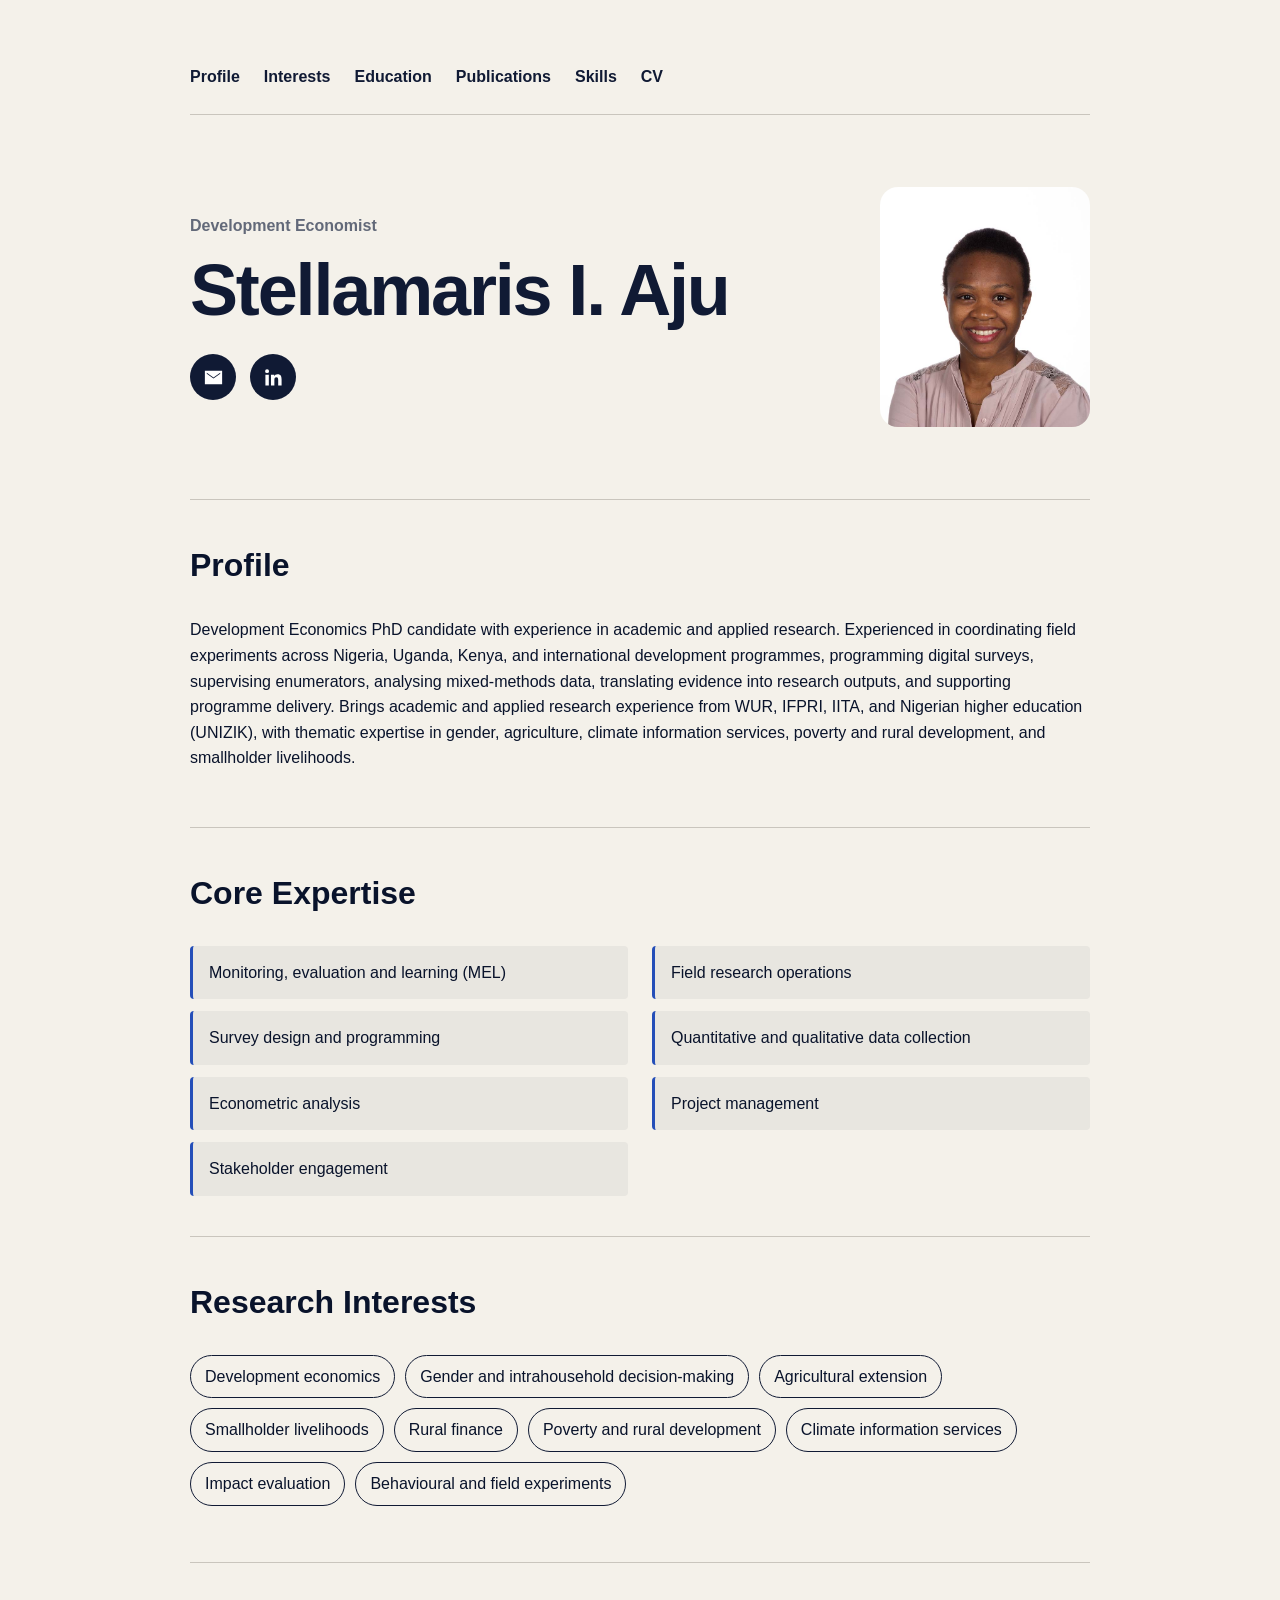
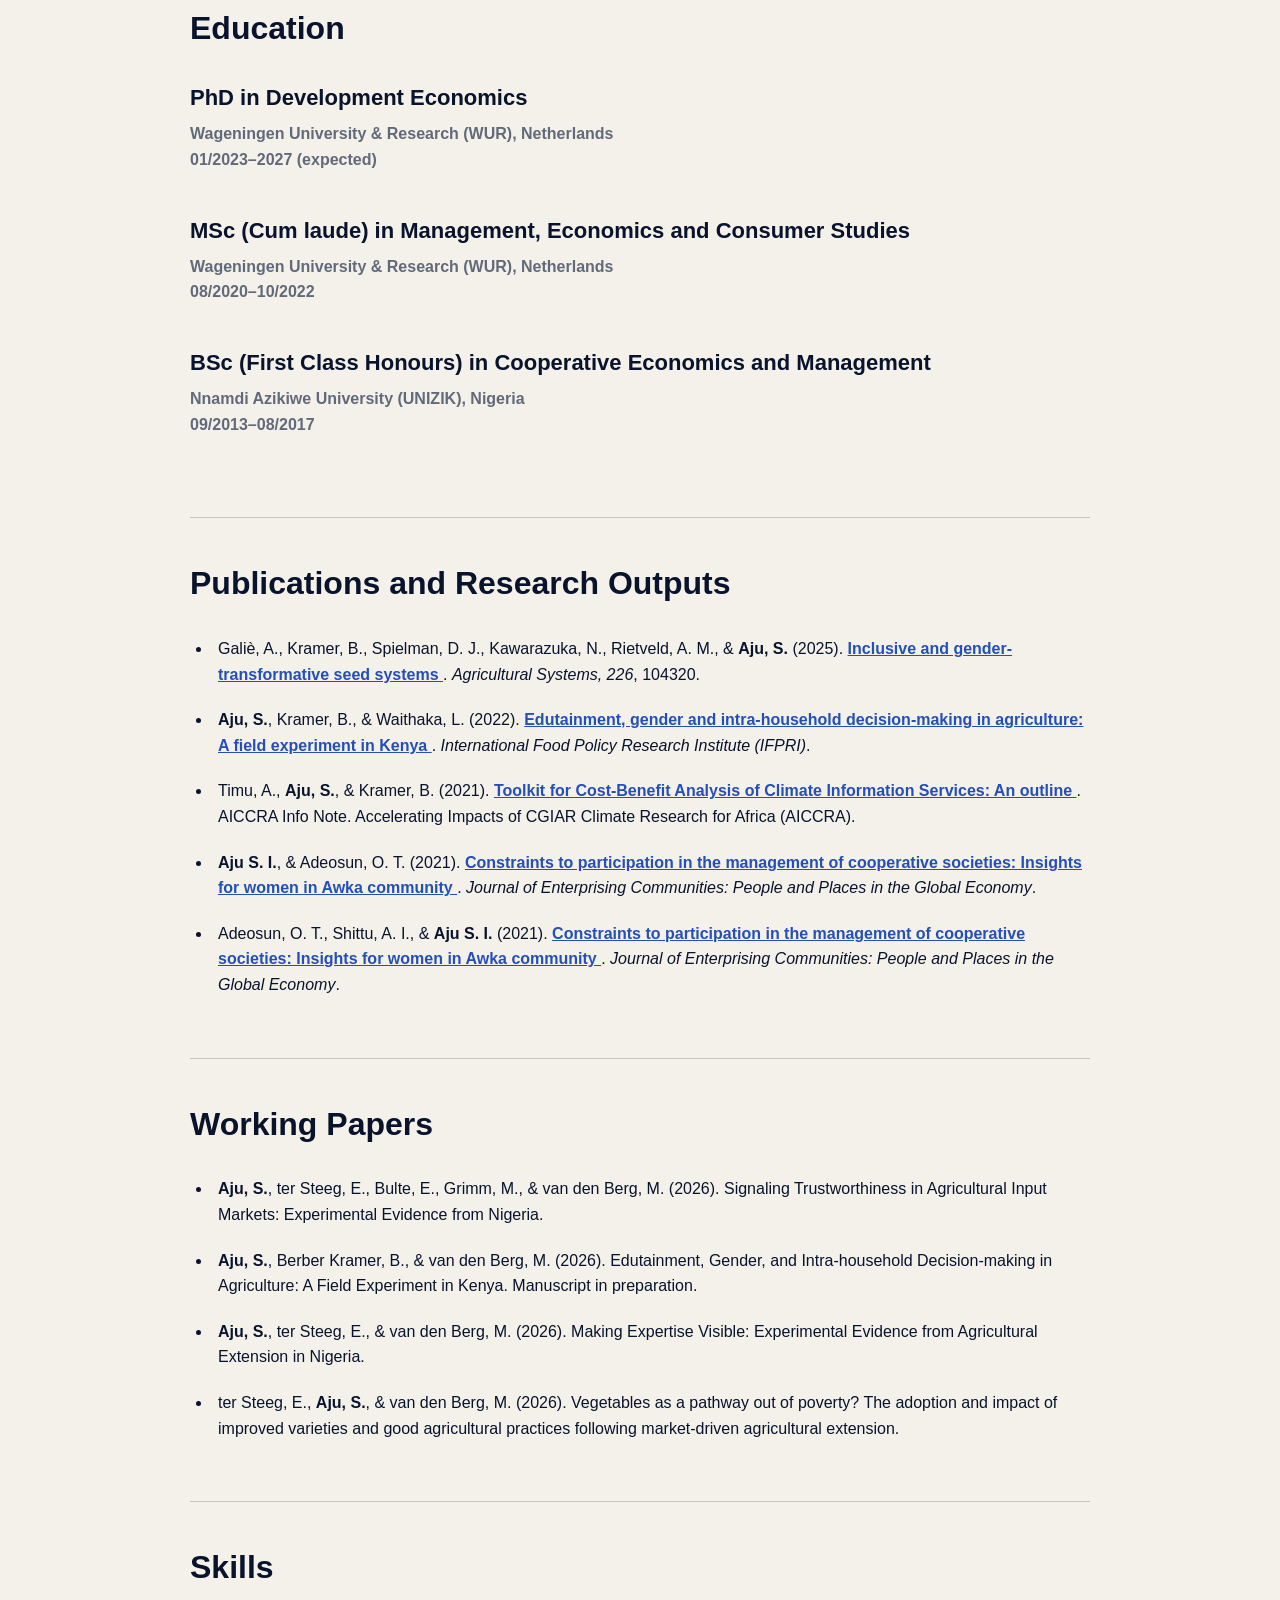
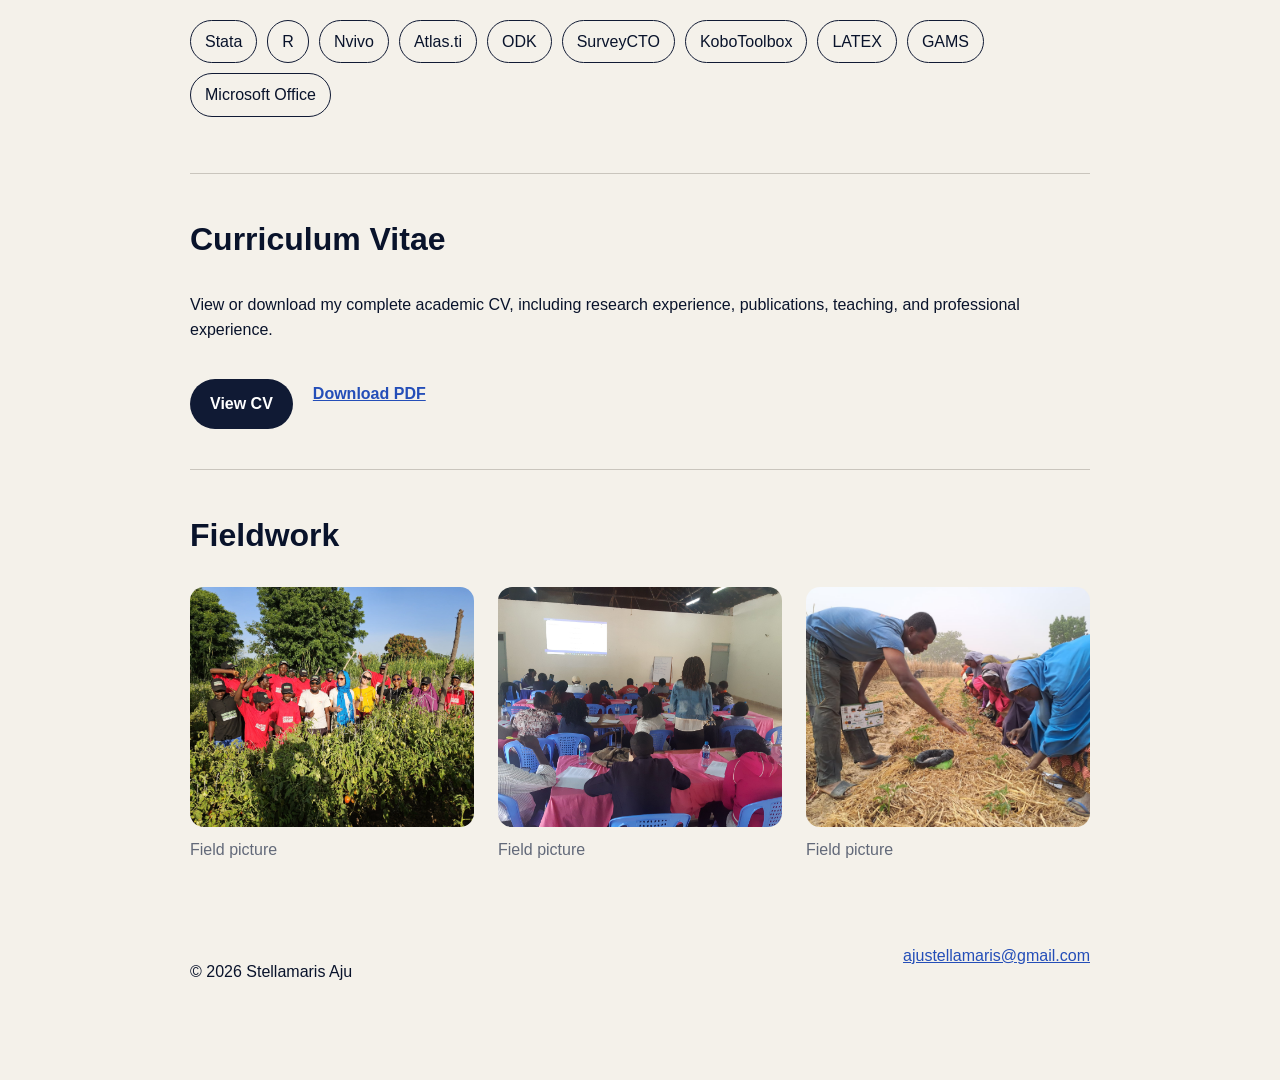
==== index.html @ 85b2236f "Add files via upload Personal website" ====
<!DOCTYPE html>
<html lang="en">
<head>
    <meta charset="UTF-8">
    <meta name="viewport" content="width=device-width, initial-scale=1.0">
    <title>Stellamaris I. Aju</title>
    <link rel="stylesheet" href="styles.css">
</head>
<body>
    <nav>
        <a href="#profile">Profile</a>
        <a href="#interests">Interests</a>
        <a href="#education">Education</a>
        <a href="#publications">Publications</a>
        <a href="#skills">Skills</a>
        <a href="#cv">CV</a>
    </nav>

<header>
  <div class="hero-copy">
    <p class="role">Development Economist</p>

    <h1>Stellamaris I. Aju</h1>

    <div class="hero-links">
      <!-- Email -->
      <a
        class="icon-link"
        href="mailto:ajustellamaris@gmail.com"
        aria-label="Email Stellamaris"
        title="Email me"
      >
        <svg viewBox="0 0 24 24" aria-hidden="true">
          <path
            d="M3 5h18v14H3V5zm9 8 7-5V7l-7 5-7-5v1l7 5z"
          />
        </svg>
      </a>

      <!-- LinkedIn -->
      <a
        class="icon-link"
        href="https://www.linkedin.com/in/ajustellamaris/"
        target="_blank"
        rel="noopener noreferrer"
        aria-label="Stellamaris on LinkedIn"
        title="LinkedIn"
      >
    <svg viewBox="0 0 24 24" aria-hidden="true">
    <path
        d="M20.447 20.452h-3.554v-5.569c0-1.328-.027-3.037-1.852-3.037
        -1.853 0-2.136 1.445-2.136 2.939v5.667H9.351V9h3.414v1.561h.046
        c.477-.9 1.637-1.85 3.37-1.85 3.601 0 4.267 2.37 4.267
        5.455v6.286zM5.337 7.433a2.062 2.062 0 1 1 0-4.123
        2.062 2.062 0 0 1 0 4.123zM7.119 20.452H3.555V9h3.564
        v11.452z"
    />
    </svg>
      </a>
    </div><!-- closes hero-links -->
  </div><!-- closes hero-copy -->

  <img
    class="profile-photo"
    src="assets/profile.jpg"
    alt="Portrait of Stellamaris I. Aju"
  >
</header>

  <main>
     <section id="profile">
  <h2>Profile</h2>

    <p>
        Development Economics PhD candidate with experience in academic
        and applied research. Experienced in coordinating field 
        experiments across Nigeria, Uganda, Kenya, and international development 
        programmes, programming digital surveys, supervising enumerators, analysing 
        mixed-methods data, translating evidence into research outputs, 
        and supporting programme delivery. Brings academic 
        and applied research experience from WUR, IFPRI, IITA, and Nigerian higher 
        education (UNIZIK), with thematic expertise in gender, agriculture, 
        climate information services, poverty and rural development, and 
        smallholder livelihoods.
    </p>
    </section>

    <section id="expertise">
  <h2>Core Expertise</h2>

  <ul class="expertise-list">
    <li>Monitoring, evaluation and learning (MEL)</li>
    <li>Field research operations</li>
    <li>Survey design and programming</li>
    <li>Quantitative and qualitative data collection</li>
    <li>Econometric analysis</li>
    <li>Project management</li>
    <li>Stakeholder engagement</li>
  </ul>
</section>

    <section id="interests">
    <h2>Research Interests</h2>

    <ul class="skills">
        <li>Development economics</li>
        <li>Gender and intrahousehold decision-making</li>
        <li>Agricultural extension</li>
        <li>Smallholder livelihoods</li>
        <li>Rural finance</li>
        <li>Poverty and rural development</li>
        <li>Climate information services</li>
        <li>Impact evaluation</li>
        <li>Behavioural and field experiments</li>
    </ul>
    </section>

    <section id="education">
    <h2>Education</h2>

    <article class="entry">
        <h3>PhD in Development Economics</h3>

        <p class="entry-meta">
        Wageningen University & Research (WUR), Netherlands<br>
        01/2023–2027 (expected)
        </p>
    </article>
    <article class="entry">
        <h3>MSc (Cum laude) in Management, Economics and Consumer Studies</h3>

        <p class="entry-meta">
        Wageningen University & Research (WUR), Netherlands<br>
        08/2020–10/2022
        </p>
    </article>
    <article class="entry">
        <h3>BSc (First Class Honours) in Cooperative Economics and Management</h3>

        <p class="entry-meta">
        Nnamdi Azikiwe University (UNIZIK), Nigeria<br>
        09/2013–08/2017
        </p>
    </article>
    </section>

    <section id="publications">
  <h2>Publications and Research Outputs</h2>

  <ul class="cv-bullets publications">
    <li>
      Galiè, A., Kramer, B., Spielman, D. J., Kawarazuka, N.,
      Rietveld, A. M., &amp; <strong>Aju, S.</strong> (2025).
      <a href="https://doi.org/10.1016/j.agsy.2025.104320">
        Inclusive and gender-transformative seed systems
      </a>.
      <em>Agricultural Systems, 226</em>, 104320.
    </li>
    <li>
    <strong>Aju, S.</strong>, Kramer, B., &amp; Waithaka, L. (2022).
      <a href="https://doi.org/10.2499/p15738coll2.136486">
       Edutainment, gender and intra-household decision-making in agriculture: A field experiment in Kenya
      </a>.
      <em>International Food Policy Research Institute (IFPRI)</em>.
    </li>
    <li>
      Timu, A., <strong>Aju, S.</strong>, &amp; Kramer, B. (2021).
      <a href="https://hdl.handle.net/10568/117684">
        Toolkit for Cost-Benefit Analysis of Climate Information Services: An outline
      </a>.
      AICCRA Info Note. Accelerating Impacts of CGIAR Climate Research for Africa (AICCRA).
    </li>
    <li>
      <strong>Aju S. I.</strong>, &amp; Adeosun, O. T. (2021).
      <a href="https://doi.org/10.1108/JEC-08-2020-0146">
        Constraints to participation in the management of cooperative societies: 
        Insights for women in Awka community
      </a>.
      <em>Journal of Enterprising Communities: People and Places in the Global Economy</em>.
    </li>
    <li>
      Adeosun, O. T., Shittu, A. I., &amp; <strong>Aju S. I.</strong> (2021).
      <a href="https://doi.org/10.1108/JEC-04-2020-0063">
        Constraints to participation in the management of cooperative societies: 
        Insights for women in Awka community
      </a>.
      <em>Journal of Enterprising Communities: People and Places in the Global Economy</em>.
    </li>
  </ul>
</section>

    <section id="publications">
  <h2>Working Papers</h2>

<ul class="cv-bullets publications">
    <li>
      <strong>Aju, S.</strong>, ter Steeg, E., Bulte, E., Grimm, M., &amp; van den Berg, M. (2026). 
      Signaling Trustworthiness in Agricultural Input Markets: Experimental Evidence from Nigeria.
    </li>
     <li>
      <strong>Aju, S.</strong>, Berber Kramer, B., &amp; van den Berg, M. (2026). Edutainment, Gender, 
      and Intra-household Decision-making in Agriculture: A Field Experiment in Kenya. Manuscript in 
      preparation.
    </li>
    <li>
      <strong>Aju, S.</strong>, ter Steeg, E., &amp; van den Berg, M. (2026). 
      Making Expertise Visible: Experimental Evidence from Agricultural Extension in Nigeria.
    </li>
    <li>
      ter Steeg, E., <strong>Aju, S.</strong>, &amp; van den Berg, M. (2026). Vegetables as a pathway out
       of poverty? The adoption and impact of improved varieties and good agricultural 
       practices following market-driven agricultural extension.
    </li>
  </ul>
</section>

    <section id="skills">
      <h2>Skills</h2>
      <ul class="skills">
        <li>Stata</li>
        <li>R</li>
        <li>Nvivo</li>
        <li>Atlas.ti</li>
        <li>ODK</li>
        <li>SurveyCTO</li>
        <li>KoboToolbox</li>
        <li>LATEX</li>
        <li>GAMS</li>
        <li>Microsoft Office</li>
      </ul>
    </section>

    <section id="cv">
  <h2>Curriculum Vitae</h2>

  <p>
    View or download my complete academic CV, including research
    experience, publications, teaching, and professional experience.
  </p>

  <div class="cv-actions">
    <a
      class="button"
      href="assets/cv.pdf"
      target="_blank"
      rel="noopener"
    >
      View CV
    </a>

    <a class="text-link" href="assets/cv.pdf" download>
      Download PDF
    </a>
  </div>
</section>

<section id="fieldwork">
  <h2>Fieldwork</h2>

  <div class="gallery">
    <figure>
      <img
        src="assets/fieldwork-nigeria.jpg"
        alt="Agricultural fieldwork"
      >
      <figcaption>
        Field picture
      </figcaption>
    </figure>

    <figure>
      <img
        src="assets/fieldwork-kenya.jpg"
        alt="Research fieldwork"
      >
      <figcaption>
        Field picture
      </figcaption>
    </figure>

    <figure>
      <img
        src="assets/fieldwork-nigeria2.jpg"
        alt="Research fieldwork"
      >
      <figcaption>
        Field picture
      </figcaption>
    </figure>
  </div>
</section>

  </main>

<footer>
  <p>© 2026 Stellamaris Aju</p>
  <a href="mailto:ajustellamaris@gmail.com">ajustellamaris@gmail.com</a>
</footer>

</body>
</html>
---- styles.css ----
* {
  box-sizing: border-box;
}

body {
  margin: 0;
  padding: 40px;
  background-color: #f4f1ea;
  color: #09132b;
  font-family: Arial, sans-serif;
  line-height: 1.6;
}

h1 {
  color: #101a34;
  font-size: 64px;
}

header,
main {
  max-width: 900px;
  margin-left: auto;
  margin-right: auto;
}

header {
  padding: 72px 0;
  display: flex;
  align-items: center;
  justify-content: space-between;
  gap: 64px;
}

.hero-copy {
  flex: 1;
}

.role {
  margin: 0 0 16px;
  color: #626979;
  font-weight: bold;
}

header h1 {
  margin: 0;
  font-size: clamp(44px, 6vw, 72px);
  line-height: 1;
  letter-spacing: -0.03em;
}

.intro {
  max-width: 580px;
  margin-top: 24px;
  font-size: 18px;
}

.profile-photo {
  width: 210px;
  height: 240px;
  flex-shrink: 0;
  object-fit: cover;
  object-position: center top;
  border-radius: 18px;
}

section {
  padding-top: 40px;
  padding-bottom: 40px;
  border-top: 1px solid #c9c5bd;
}

h2 {
  margin-top: 0;
  font-size: 32px;
}

article h3 {
  margin-bottom: 4px;
}

.button {
  display: inline-block;
  margin-top: 20px;
  padding: 12px 20px;
  background-color: #101a34;
  color: white;
  font-weight: bold;
  text-decoration: none;
  border-radius: 999px;
}

.button:hover {
  background-color: #244eb8;
}

.skills {
  display: flex;
  flex-wrap: wrap;
  gap: 10px;
  padding: 0;
  list-style: none;
}

.skills li {
  padding: 8px 14px;
  border: 1px solid #101a34;
  border-radius: 999px;
}

@media (max-width: 600px) {
  body {
    padding: 20px;
  }

  footer {
    flex-direction: column;
  }

  header {
    grid-template-columns: 1fr;
    gap: 36px;
  }

  .profile-photo {
    width: 170px;
    height: 195px;
    justify-self: start;
    grid-row: 1;
  }

  section {
    padding-top: 32px;
    padding-bottom: 32px;
  }

  .expertise-list {
  grid-template-columns: 1fr;
}
}

nav {
  max-width: 900px;
  margin: 0 auto;
  padding: 24px 0;
  display: flex;
  gap: 24px;
  border-bottom: 1px solid #c9c5bd;
}

nav a {
  color: #101a34;
  font-weight: bold;
  text-decoration: none;
}

nav a:hover {
  color: #244eb8;
}

article + article {
  margin-top: 32px;
}

html {
  scroll-behavior: smooth;
}

footer {
  max-width: 900px;
  margin: 0 auto;
  padding: 40px 0;
  display: flex;
  justify-content: space-between;
  gap: 20px;
}

footer a {
  color: #244eb8;
}

.entry {
  margin-bottom: 40px;
}

.entry h3 {
  margin-bottom: 6px;
  font-size: 22px;
}

.entry-meta {
  margin-top: 0;
  color: #626979;
  font-weight: bold;
}

.cv-bullets {
  padding-left: 22px;
}

.cv-bullets li {
  margin-bottom: 12px;
  padding-left: 6px;
}

.publications li {
  margin-bottom: 20px;
}

.publications a {
  color: #244eb8;
  font-weight: bold;
}

.cv-actions {
  display: flex;
  align-items: center;
  flex-wrap: wrap;
  gap: 20px;
}

.text-link {
  color: #244eb8;
  font-weight: bold;
}

.gallery {
  display: grid;
  grid-template-columns: repeat(auto-fit, minmax(220px, 1fr));
  gap: 24px;
}

.gallery figure {
  margin: 0;
}

.gallery img {
  width: 100%;
  height: 240px;
  display: block;
  object-fit: cover;
  border-radius: 14px;
}

.gallery figcaption {
  margin-top: 10px;
  color: #626979;
}

.hero-links {
  margin-top: 28px;
  display: flex;
  align-items: center;
  gap: 14px;
}

.hero-links .button {
  margin-top: 0;
}

.social-link {
  color: #101a34;
  font-weight: bold;
  text-decoration: none;
  border-bottom: 2px solid #244eb8;
}

.social-link:hover {
  color: #244eb8;
}

.icon-link {
  width: 46px;
  height: 46px;
  display: inline-flex;
  align-items: center;
  justify-content: center;
  background-color: #101a34;
  color: white;
  border-radius: 50%;
  transition: transform 0.2s, background-color 0.2s;
}

.icon-link svg {
  width: 23px;
  height: 23px;
  fill: currentColor;
}

.icon-link:hover {
  background-color: #244eb8;
  transform: translateY(-2px);
}

.expertise-list {
  margin: 0;
  padding: 0;
  display: grid;
  grid-template-columns: repeat(2, 1fr);
  gap: 12px 24px;
  list-style: none;
}

.expertise-list li {
  padding: 14px 16px;
  background-color: rgba(16, 26, 52, 0.05);
  border-left: 3px solid #244eb8;
  border-radius: 4px;
}
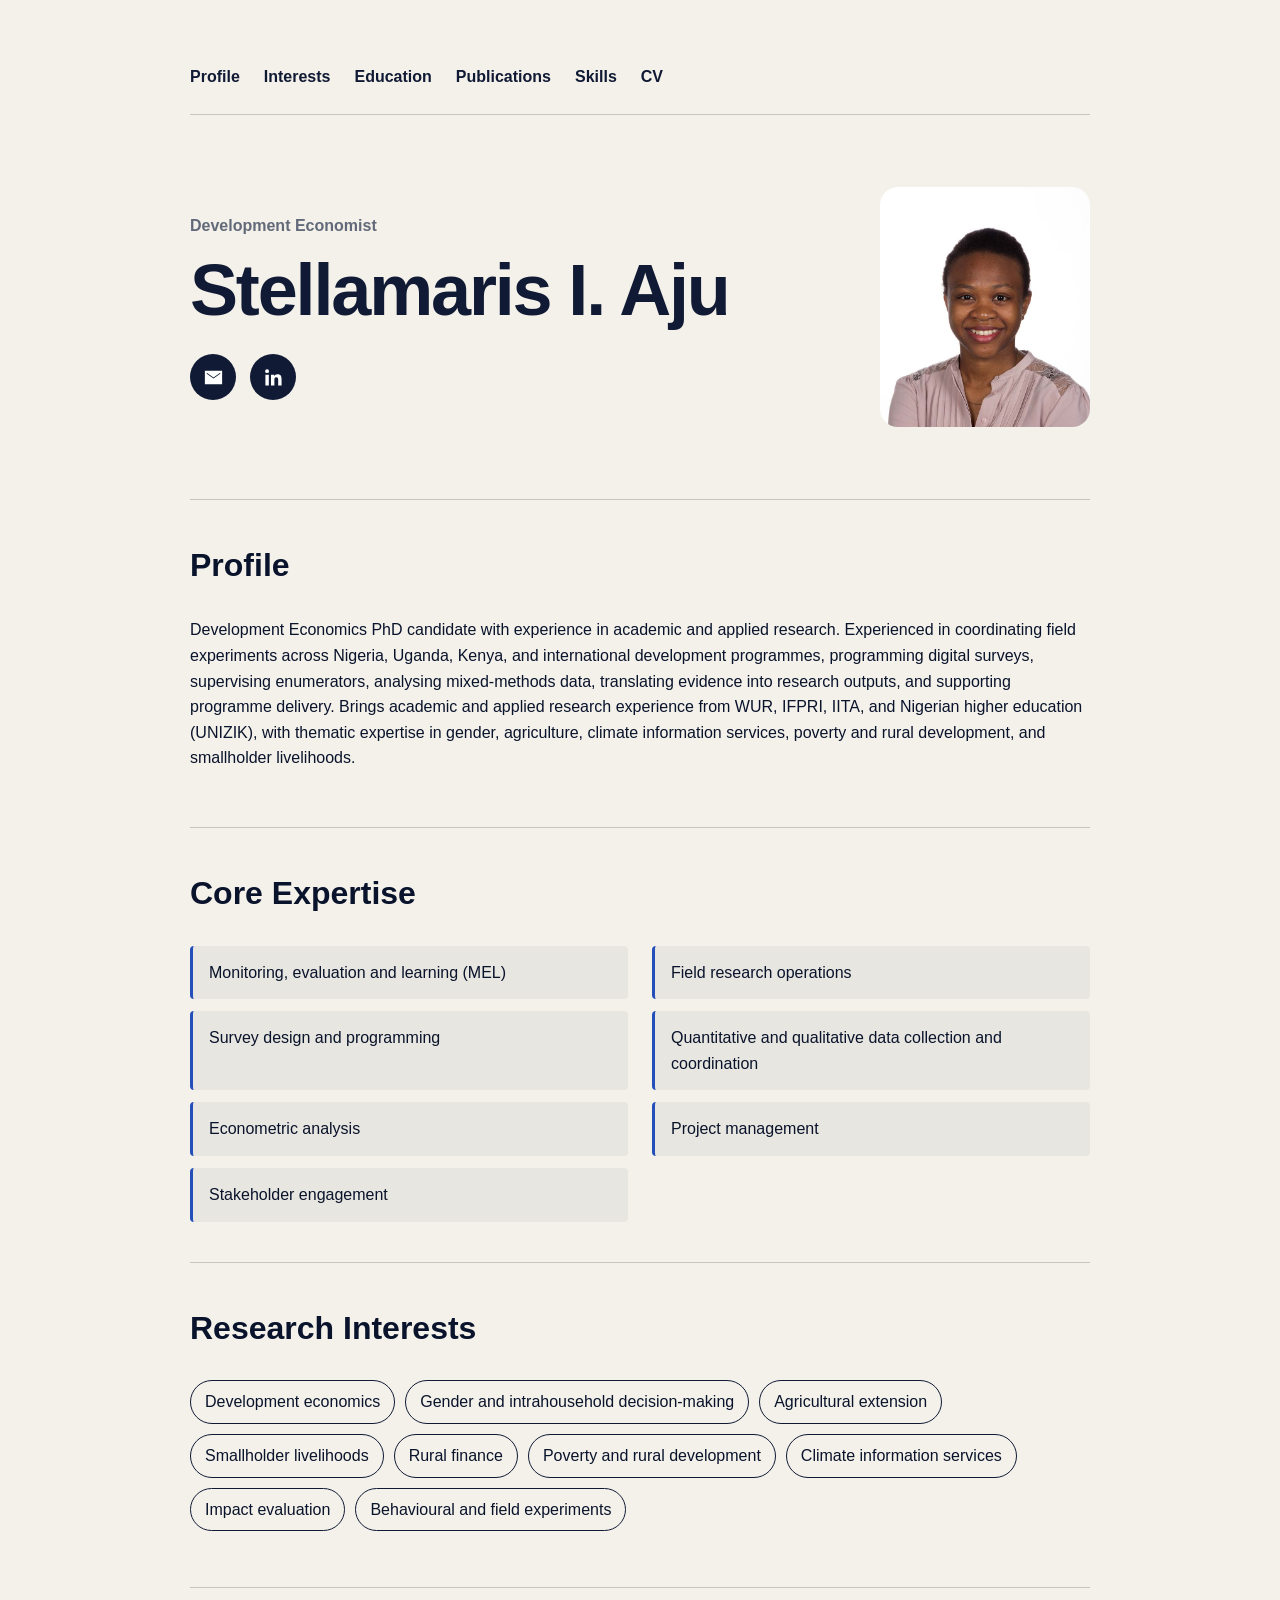
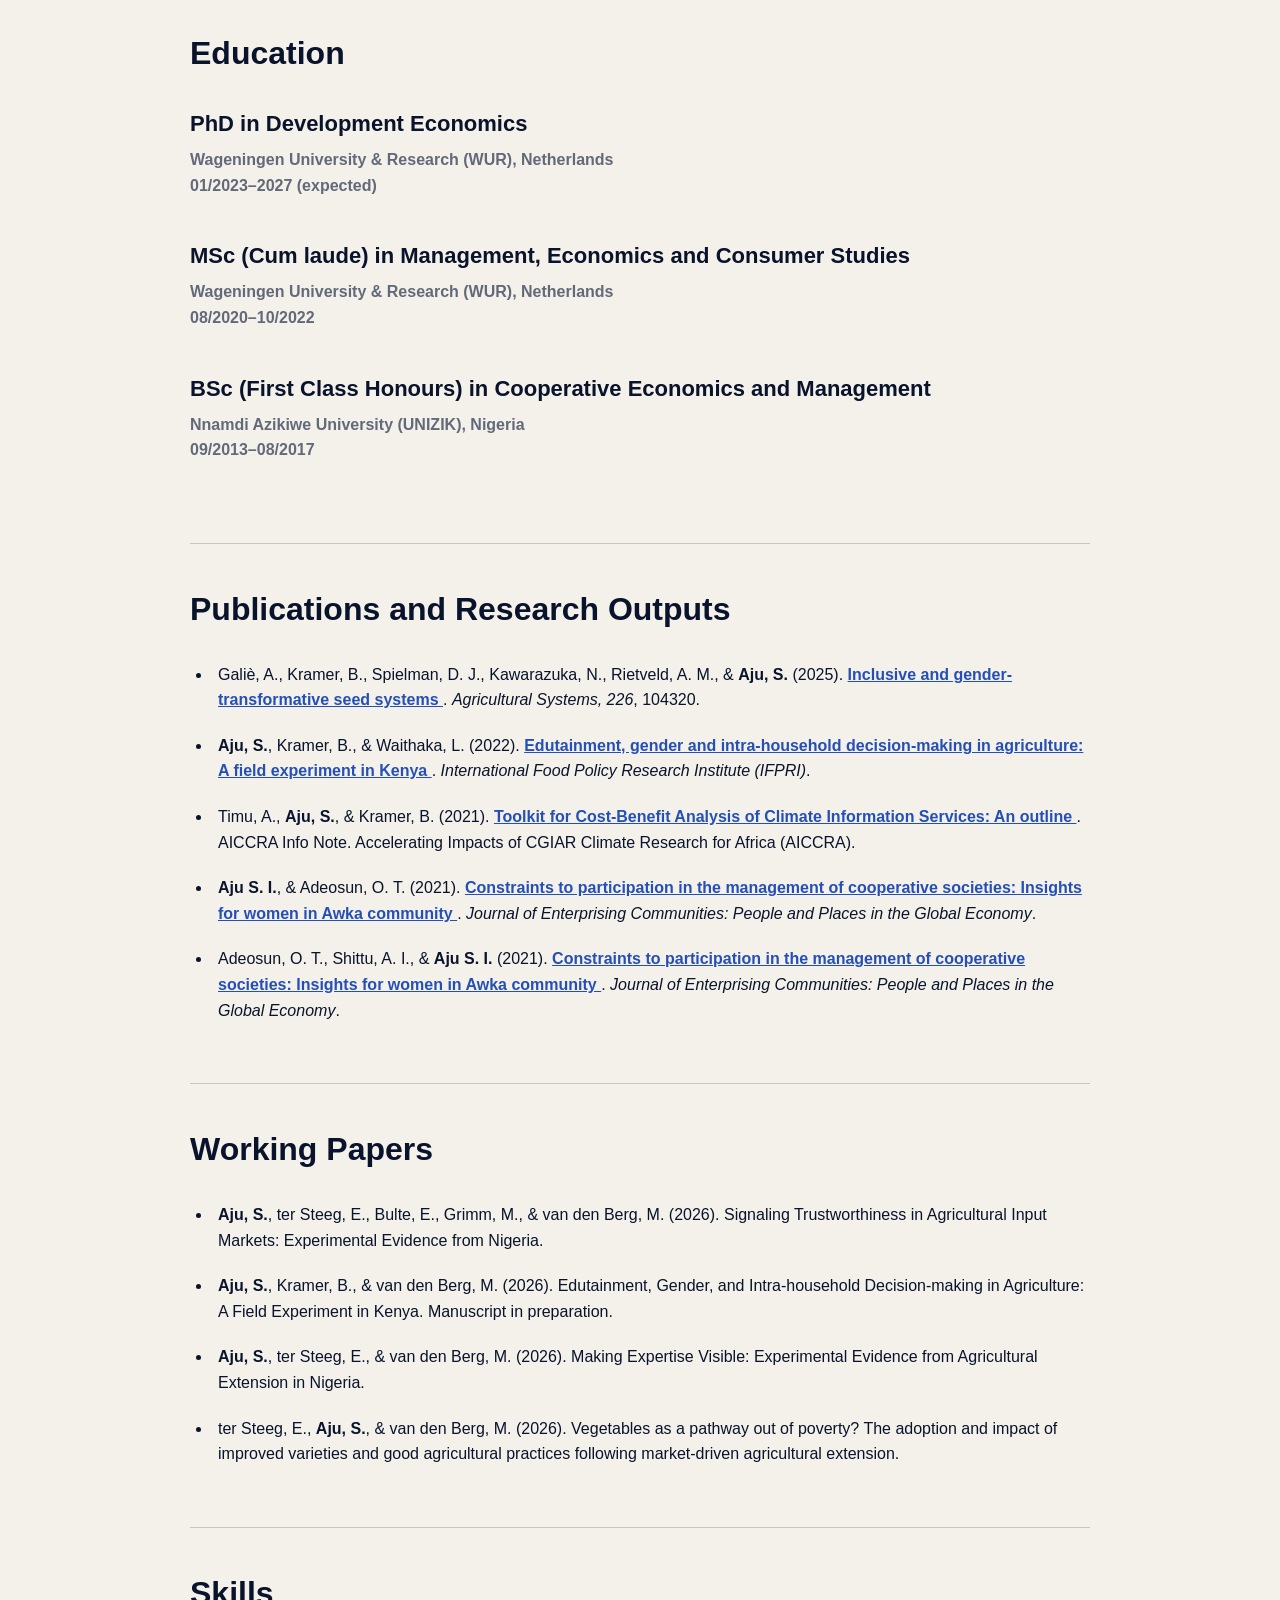
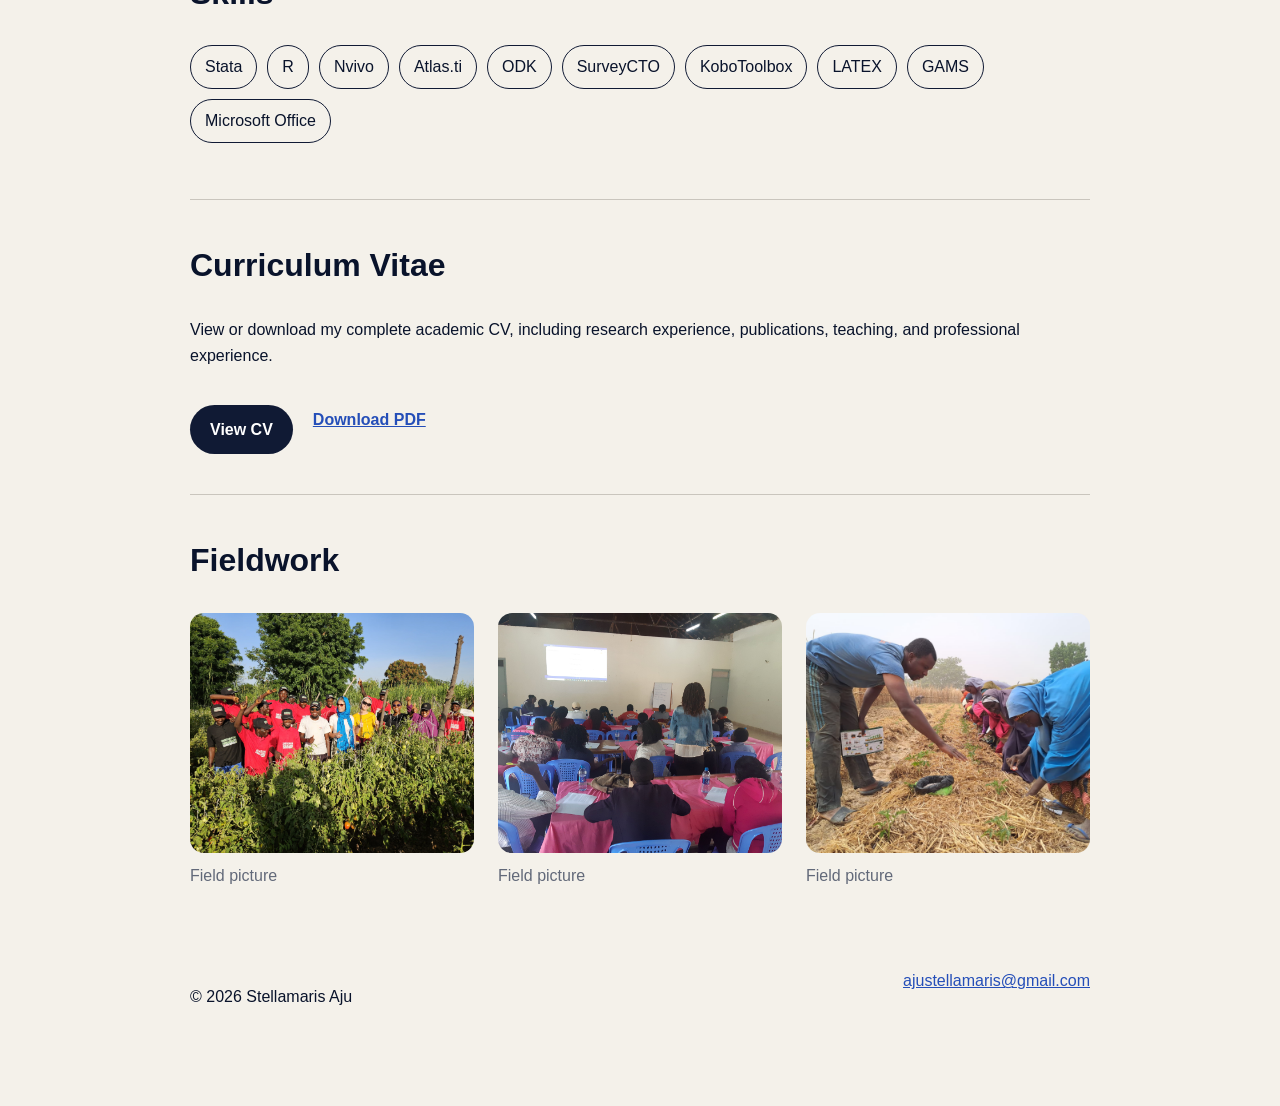
==== commit cd6fe63e: "Add files via upload Update html" ====
--- a/index.html
+++ b/index.html
@@ -92,7 +92,7 @@
     <li>Monitoring, evaluation and learning (MEL)</li>
     <li>Field research operations</li>
     <li>Survey design and programming</li>
-    <li>Quantitative and qualitative data collection</li>
+    <li>Quantitative and qualitative data collection and coordination</li>
     <li>Econometric analysis</li>
     <li>Project management</li>
     <li>Stakeholder engagement</li>
@@ -198,7 +198,7 @@
       Signaling Trustworthiness in Agricultural Input Markets: Experimental Evidence from Nigeria.
     </li>
      <li>
-      <strong>Aju, S.</strong>, Berber Kramer, B., &amp; van den Berg, M. (2026). Edutainment, Gender, 
+      <strong>Aju, S.</strong>, Kramer, B., &amp; van den Berg, M. (2026). Edutainment, Gender, 
       and Intra-household Decision-making in Agriculture: A Field Experiment in Kenya. Manuscript in 
       preparation.
     </li>
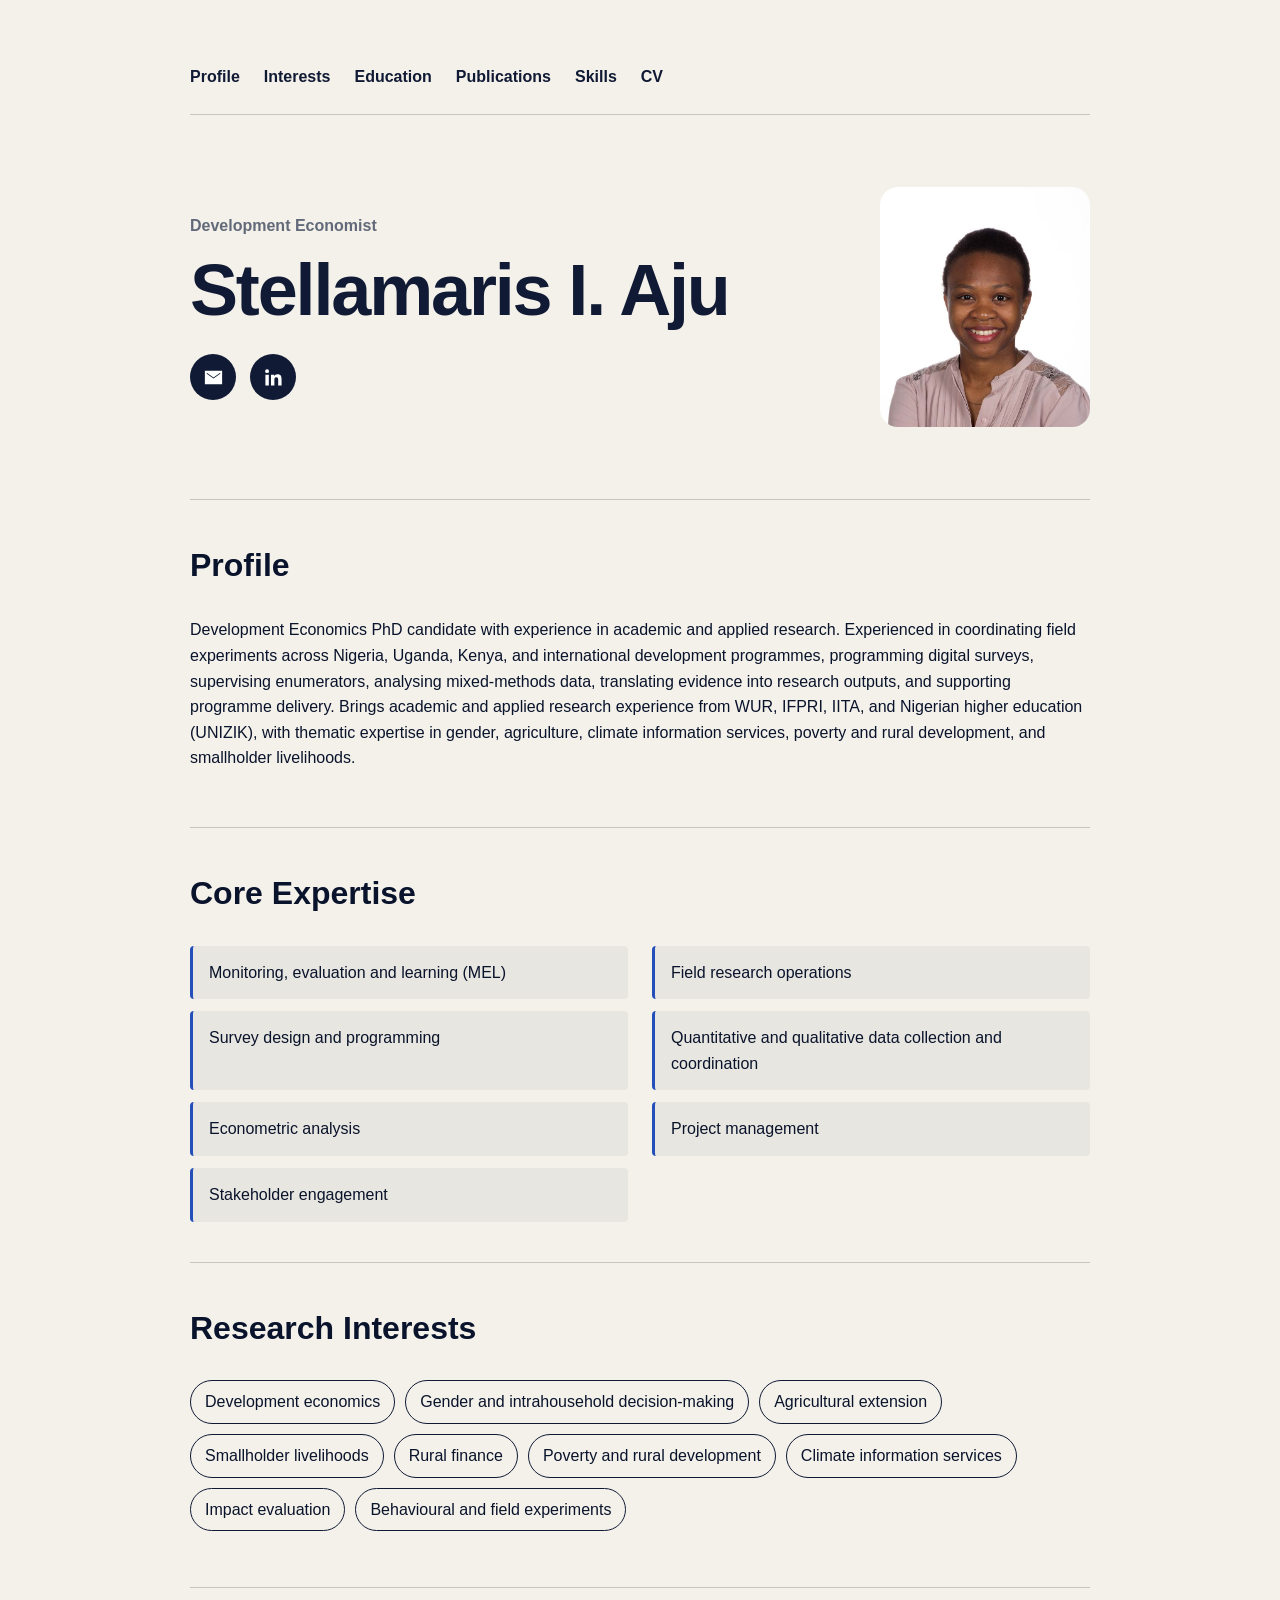
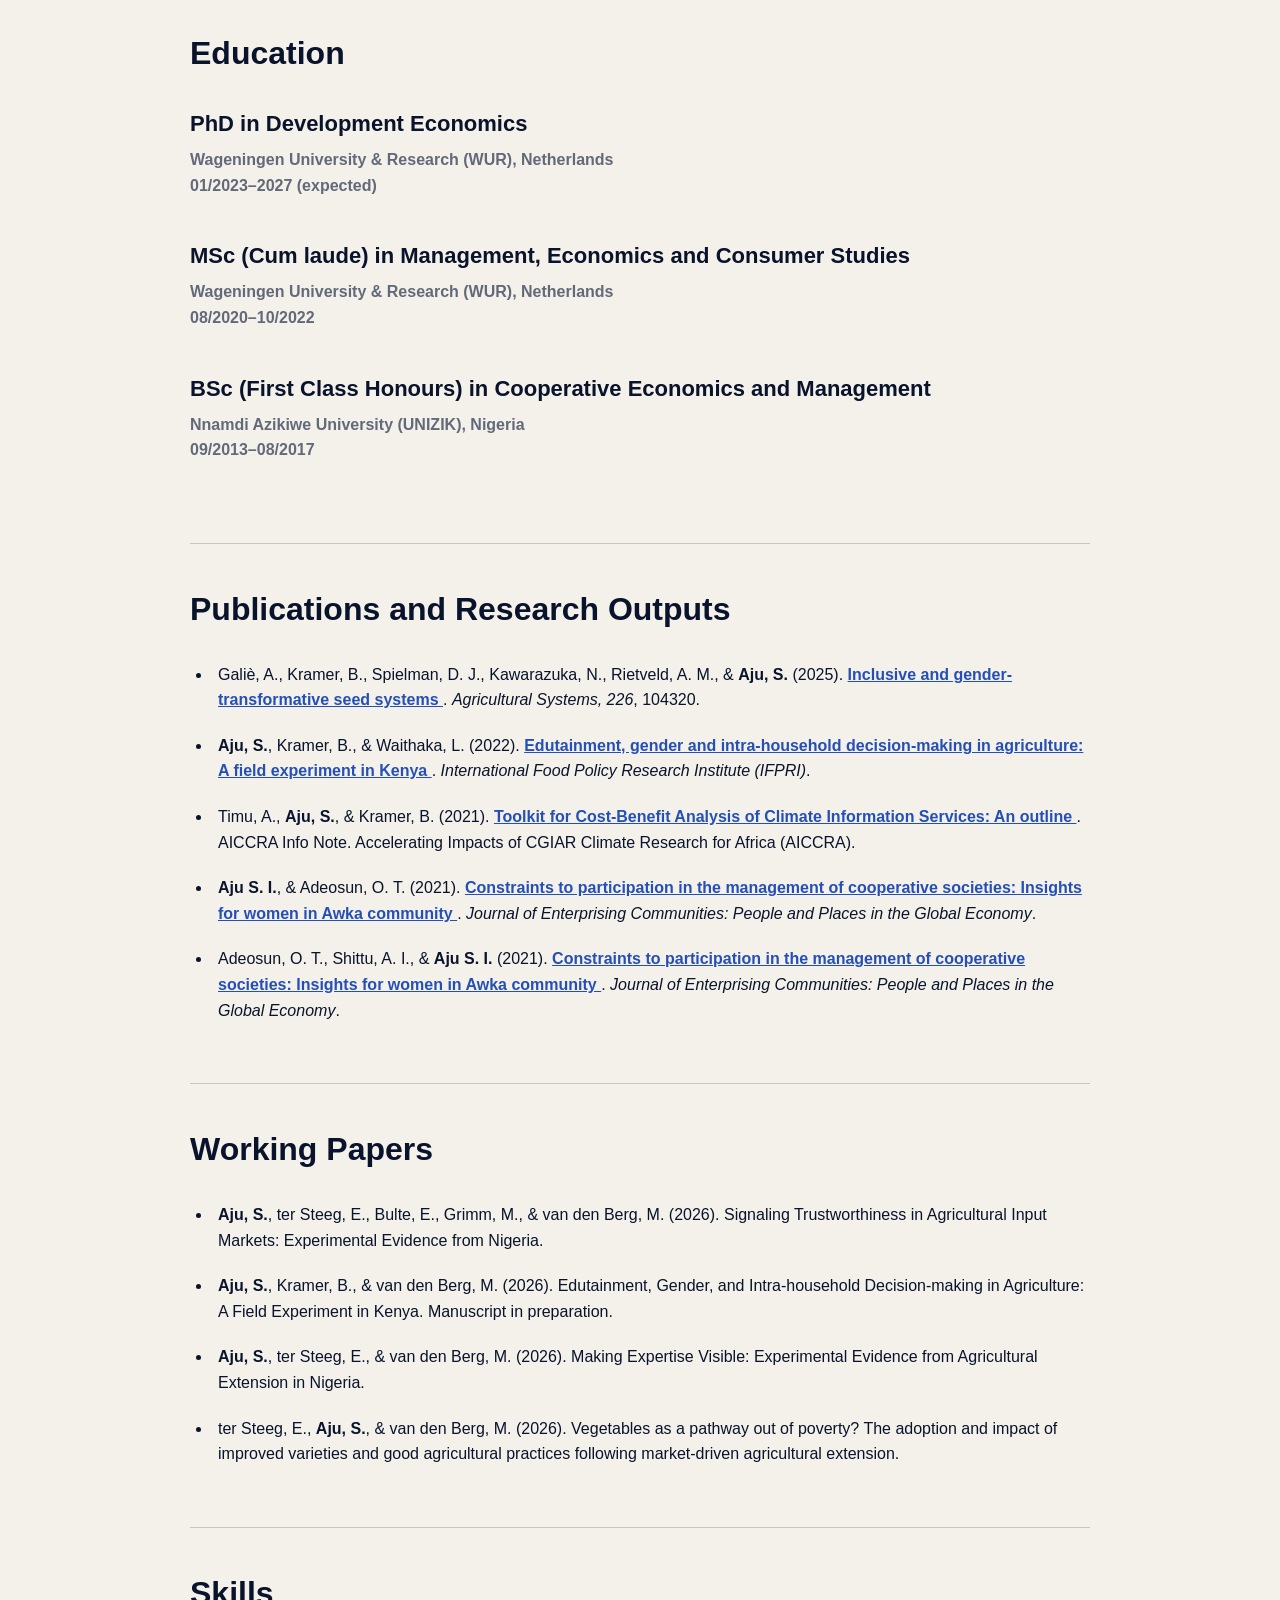
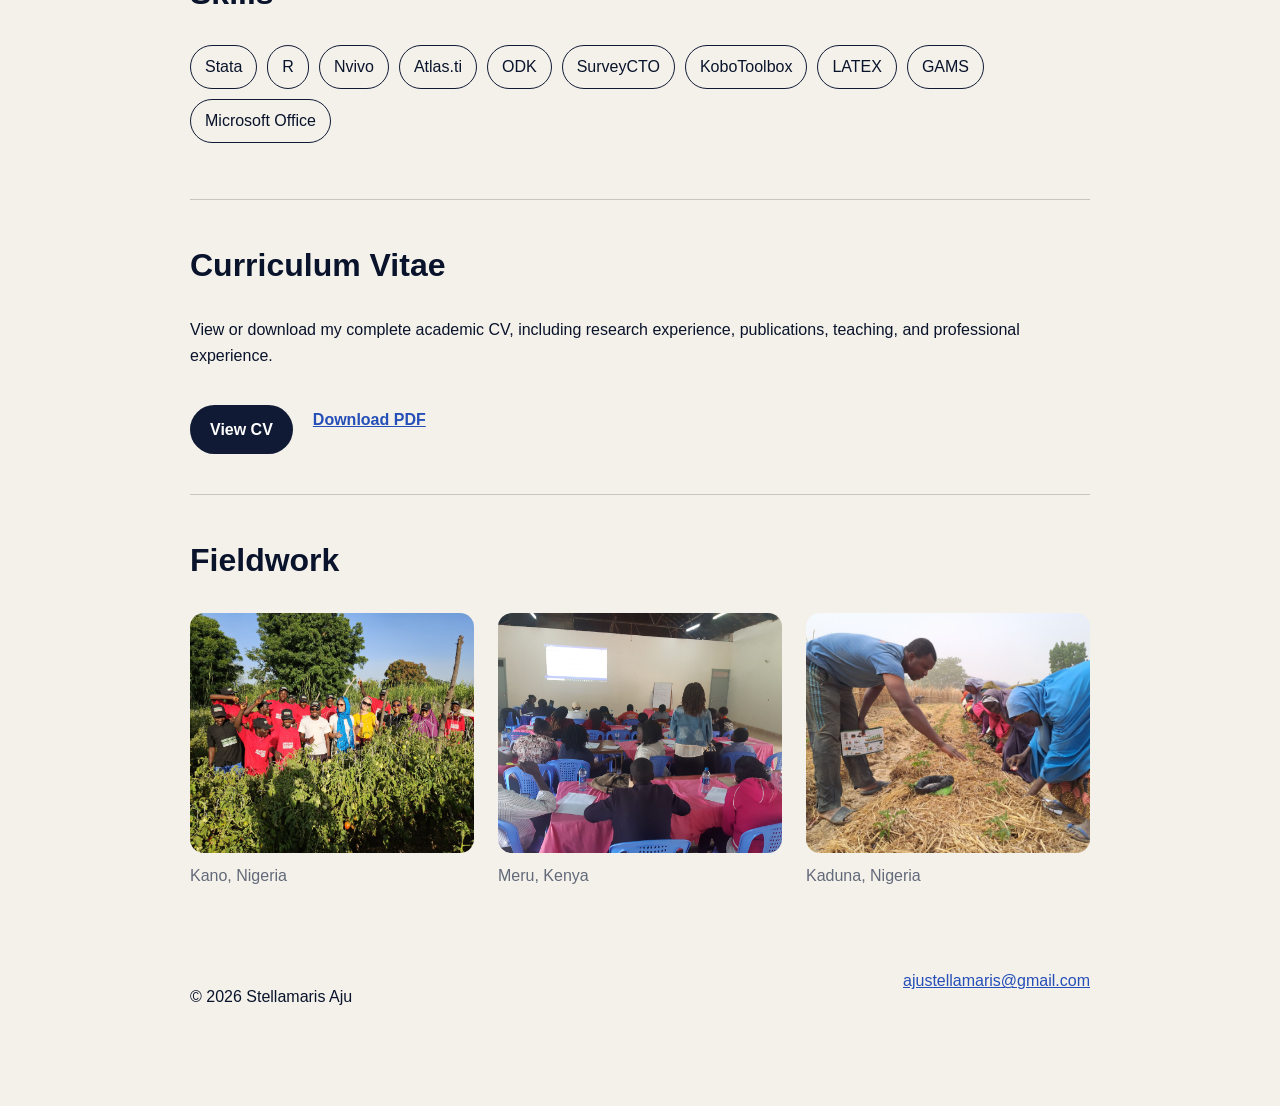
==== commit 3199ec35: "Add files via upload Update html" ====
--- a/index.html
+++ b/index.html
@@ -264,7 +264,7 @@
         alt="Agricultural fieldwork"
       >
       <figcaption>
-        Field picture
+        Kano, Nigeria
       </figcaption>
     </figure>
 
@@ -274,7 +274,7 @@
         alt="Research fieldwork"
       >
       <figcaption>
-        Field picture
+        Meru, Kenya
       </figcaption>
     </figure>
 
@@ -284,7 +284,7 @@
         alt="Research fieldwork"
       >
       <figcaption>
-        Field picture
+        Kaduna, Nigeria
       </figcaption>
     </figure>
   </div>
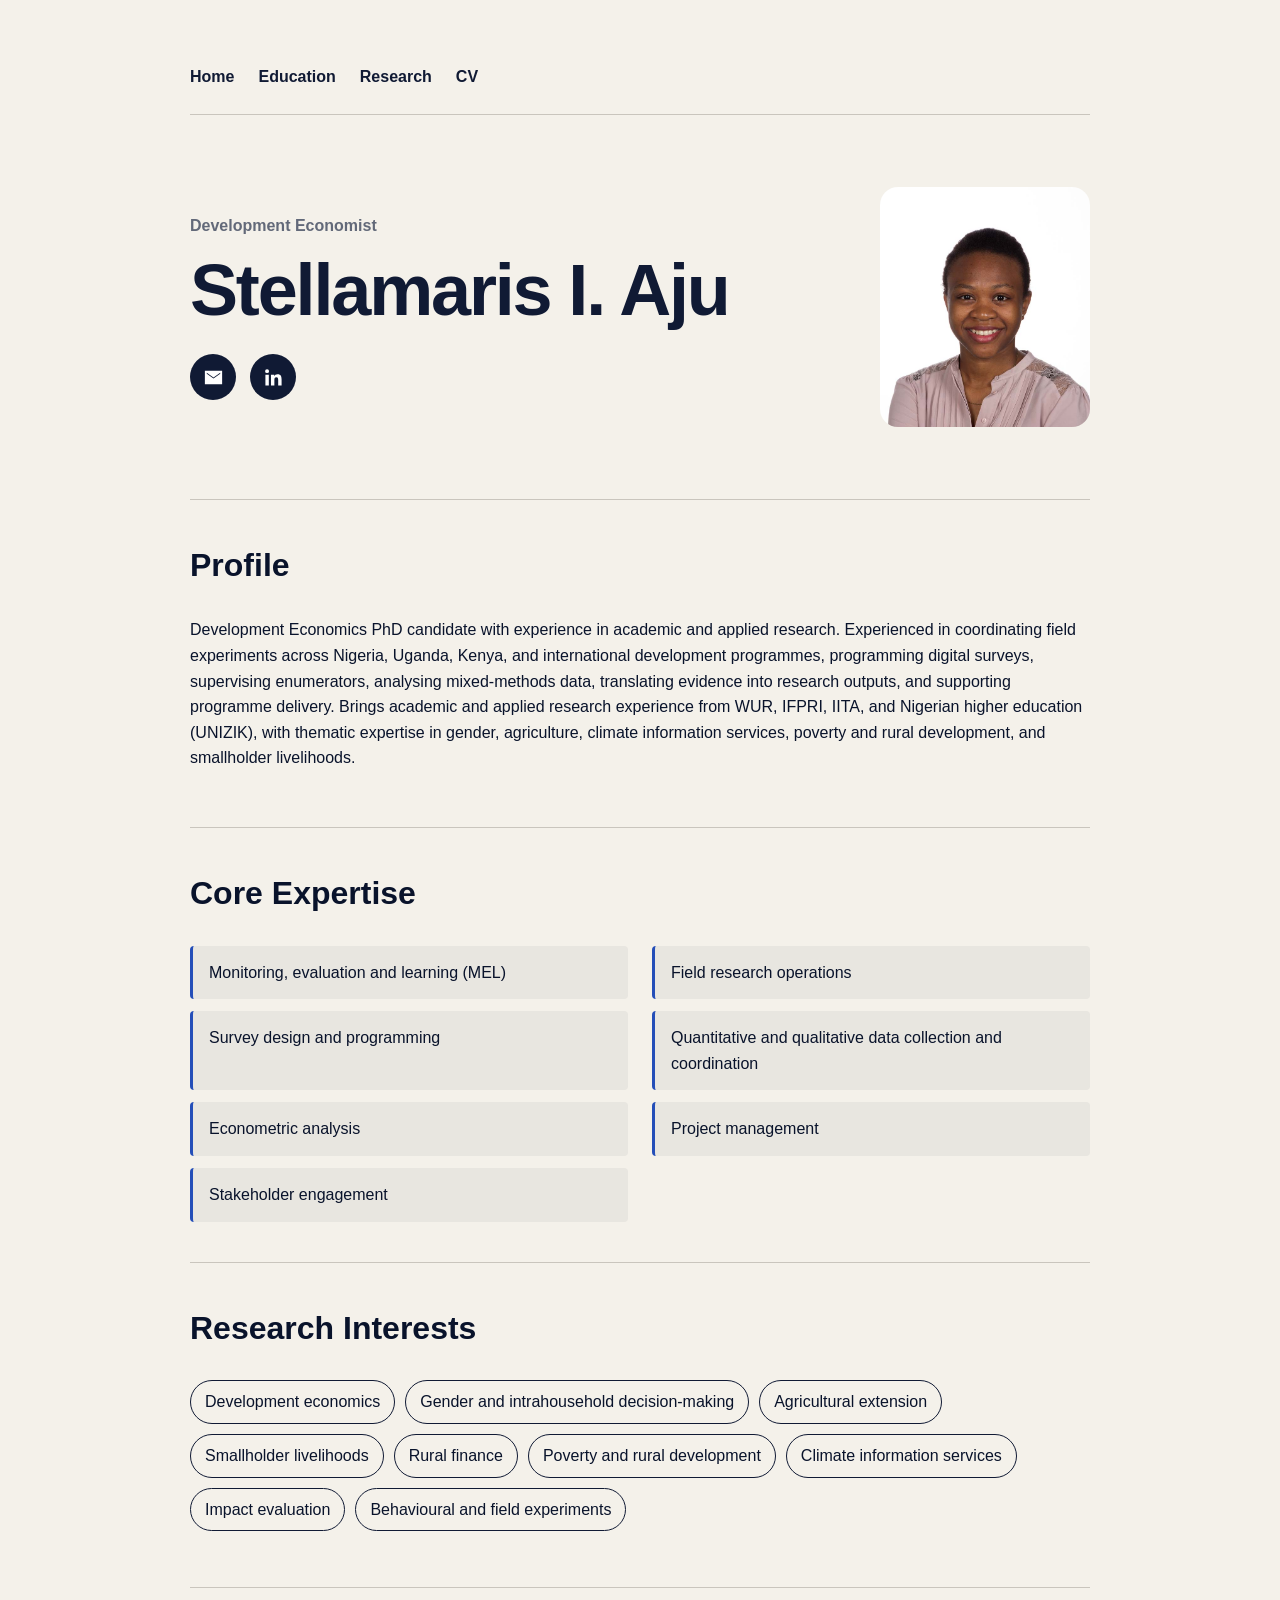
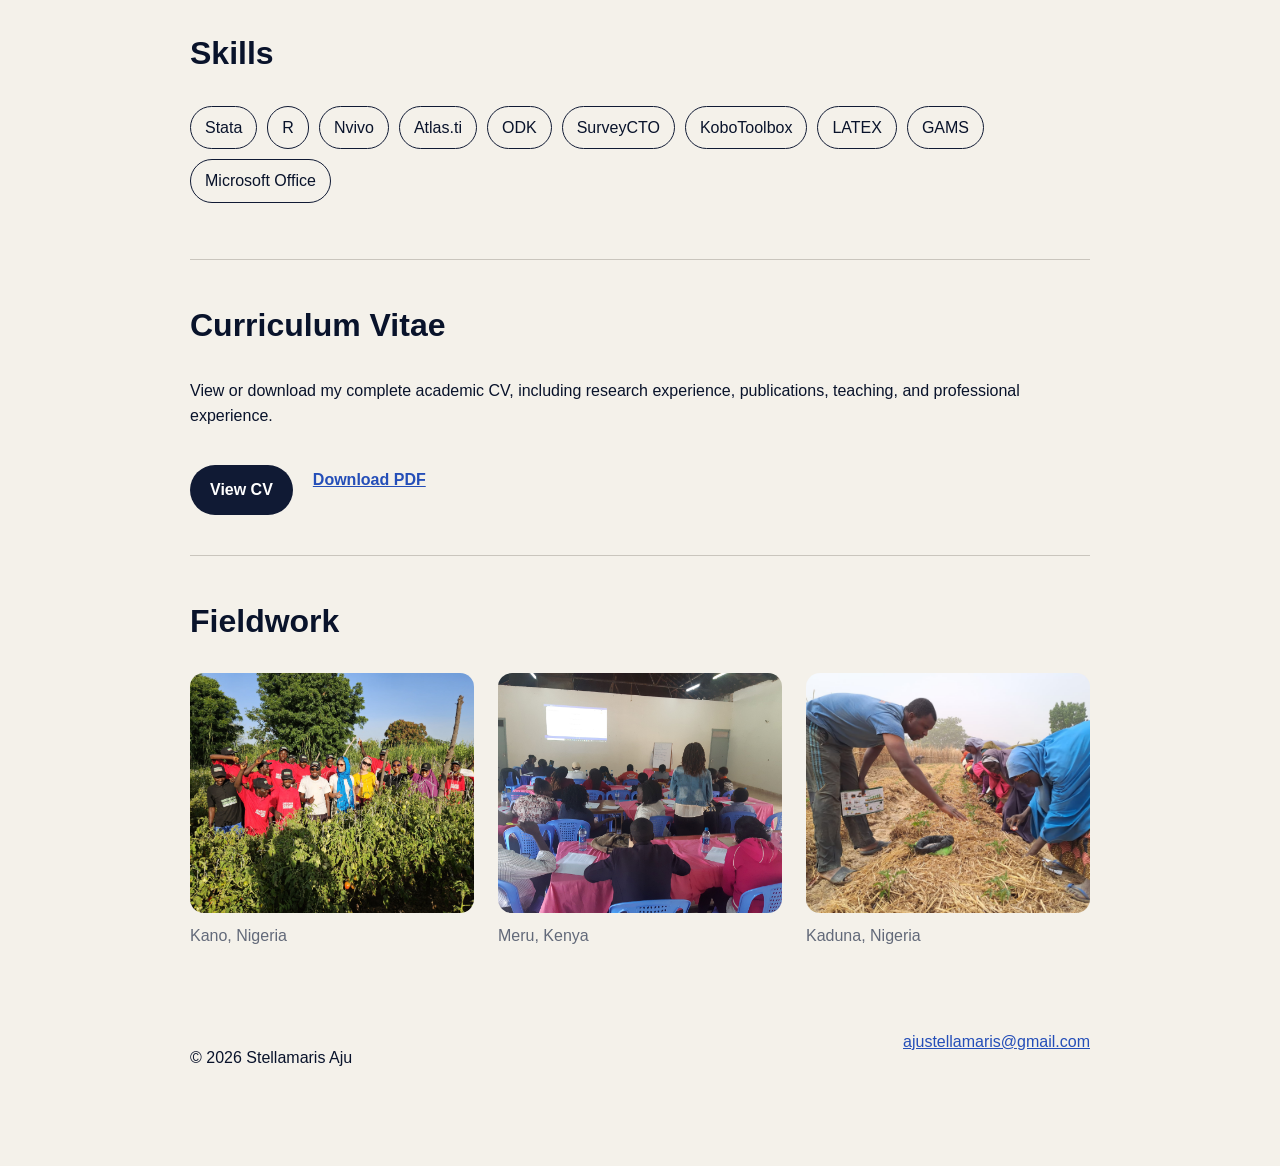
==== commit 116e9a2b: "Add files via upload" ====
--- a/index.html
+++ b/index.html
@@ -7,14 +7,12 @@
     <link rel="stylesheet" href="styles.css">
 </head>
 <body>
-    <nav>
-        <a href="#profile">Profile</a>
-        <a href="#interests">Interests</a>
-        <a href="#education">Education</a>
-        <a href="#publications">Publications</a>
-        <a href="#skills">Skills</a>
-        <a href="#cv">CV</a>
-    </nav>
+<nav>
+  <a href="index.html">Home</a>
+  <a href="education.html">Education</a>
+  <a href="research.html">Research</a>
+  <a href="index.html#cv">CV</a>
+</nav>
 
 <header>
   <div class="hero-copy">
@@ -115,104 +113,7 @@
     </ul>
     </section>
 
-    <section id="education">
-    <h2>Education</h2>
-
-    <article class="entry">
-        <h3>PhD in Development Economics</h3>
-
-        <p class="entry-meta">
-        Wageningen University & Research (WUR), Netherlands<br>
-        01/2023–2027 (expected)
-        </p>
-    </article>
-    <article class="entry">
-        <h3>MSc (Cum laude) in Management, Economics and Consumer Studies</h3>
-
-        <p class="entry-meta">
-        Wageningen University & Research (WUR), Netherlands<br>
-        08/2020–10/2022
-        </p>
-    </article>
-    <article class="entry">
-        <h3>BSc (First Class Honours) in Cooperative Economics and Management</h3>
-
-        <p class="entry-meta">
-        Nnamdi Azikiwe University (UNIZIK), Nigeria<br>
-        09/2013–08/2017
-        </p>
-    </article>
-    </section>
-
-    <section id="publications">
-  <h2>Publications and Research Outputs</h2>
-
-  <ul class="cv-bullets publications">
-    <li>
-      Galiè, A., Kramer, B., Spielman, D. J., Kawarazuka, N.,
-      Rietveld, A. M., &amp; <strong>Aju, S.</strong> (2025).
-      <a href="https://doi.org/10.1016/j.agsy.2025.104320">
-        Inclusive and gender-transformative seed systems
-      </a>.
-      <em>Agricultural Systems, 226</em>, 104320.
-    </li>
-    <li>
-    <strong>Aju, S.</strong>, Kramer, B., &amp; Waithaka, L. (2022).
-      <a href="https://doi.org/10.2499/p15738coll2.136486">
-       Edutainment, gender and intra-household decision-making in agriculture: A field experiment in Kenya
-      </a>.
-      <em>International Food Policy Research Institute (IFPRI)</em>.
-    </li>
-    <li>
-      Timu, A., <strong>Aju, S.</strong>, &amp; Kramer, B. (2021).
-      <a href="https://hdl.handle.net/10568/117684">
-        Toolkit for Cost-Benefit Analysis of Climate Information Services: An outline
-      </a>.
-      AICCRA Info Note. Accelerating Impacts of CGIAR Climate Research for Africa (AICCRA).
-    </li>
-    <li>
-      <strong>Aju S. I.</strong>, &amp; Adeosun, O. T. (2021).
-      <a href="https://doi.org/10.1108/JEC-08-2020-0146">
-        Constraints to participation in the management of cooperative societies: 
-        Insights for women in Awka community
-      </a>.
-      <em>Journal of Enterprising Communities: People and Places in the Global Economy</em>.
-    </li>
-    <li>
-      Adeosun, O. T., Shittu, A. I., &amp; <strong>Aju S. I.</strong> (2021).
-      <a href="https://doi.org/10.1108/JEC-04-2020-0063">
-        Constraints to participation in the management of cooperative societies: 
-        Insights for women in Awka community
-      </a>.
-      <em>Journal of Enterprising Communities: People and Places in the Global Economy</em>.
-    </li>
-  </ul>
-</section>
-
-    <section id="publications">
-  <h2>Working Papers</h2>
-
-<ul class="cv-bullets publications">
-    <li>
-      <strong>Aju, S.</strong>, ter Steeg, E., Bulte, E., Grimm, M., &amp; van den Berg, M. (2026). 
-      Signaling Trustworthiness in Agricultural Input Markets: Experimental Evidence from Nigeria.
-    </li>
-     <li>
-      <strong>Aju, S.</strong>, Kramer, B., &amp; van den Berg, M. (2026). Edutainment, Gender, 
-      and Intra-household Decision-making in Agriculture: A Field Experiment in Kenya. Manuscript in 
-      preparation.
-    </li>
-    <li>
-      <strong>Aju, S.</strong>, ter Steeg, E., &amp; van den Berg, M. (2026). 
-      Making Expertise Visible: Experimental Evidence from Agricultural Extension in Nigeria.
-    </li>
-    <li>
-      ter Steeg, E., <strong>Aju, S.</strong>, &amp; van den Berg, M. (2026). Vegetables as a pathway out
-       of poverty? The adoption and impact of improved varieties and good agricultural 
-       practices following market-driven agricultural extension.
-    </li>
-  </ul>
-</section>
+
 
     <section id="skills">
       <h2>Skills</h2>
--- a/styles.css
+++ b/styles.css
@@ -305,4 +305,29 @@
   background-color: rgba(16, 26, 52, 0.05);
   border-left: 3px solid #244eb8;
   border-radius: 4px;
+}
+
+.page-intro {
+  padding: 72px 0;
+  border-top: 0;
+}
+
+.page-intro h1 {
+  margin: 8px 0 20px;
+  font-size: clamp(44px, 7vw, 72px);
+  line-height: 1;
+}
+
+.page-intro > p:last-child {
+  max-width: 650px;
+  font-size: 18px;
+}
+
+nav {
+  flex-wrap: wrap;
+}
+
+nav a[aria-current="page"] {
+  color: #244eb8;
+  border-bottom: 2px solid #244eb8;
 }
